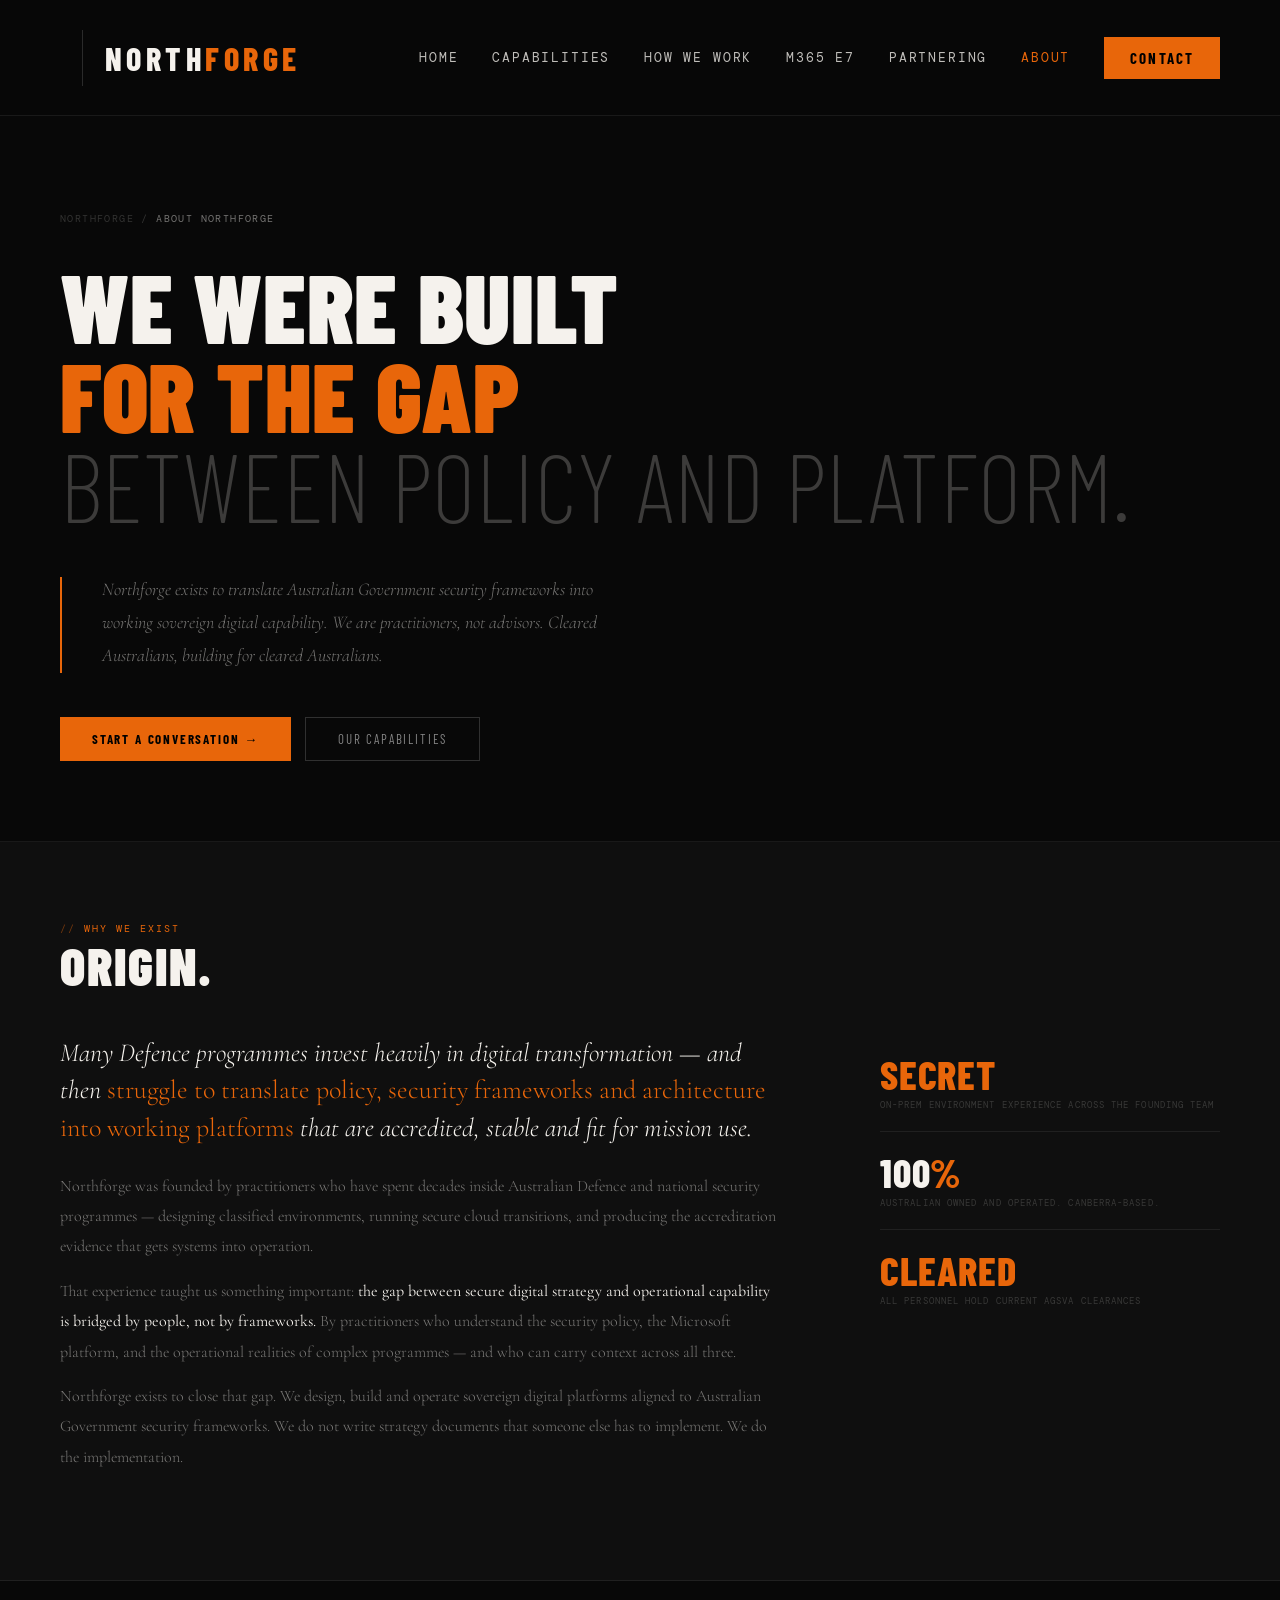
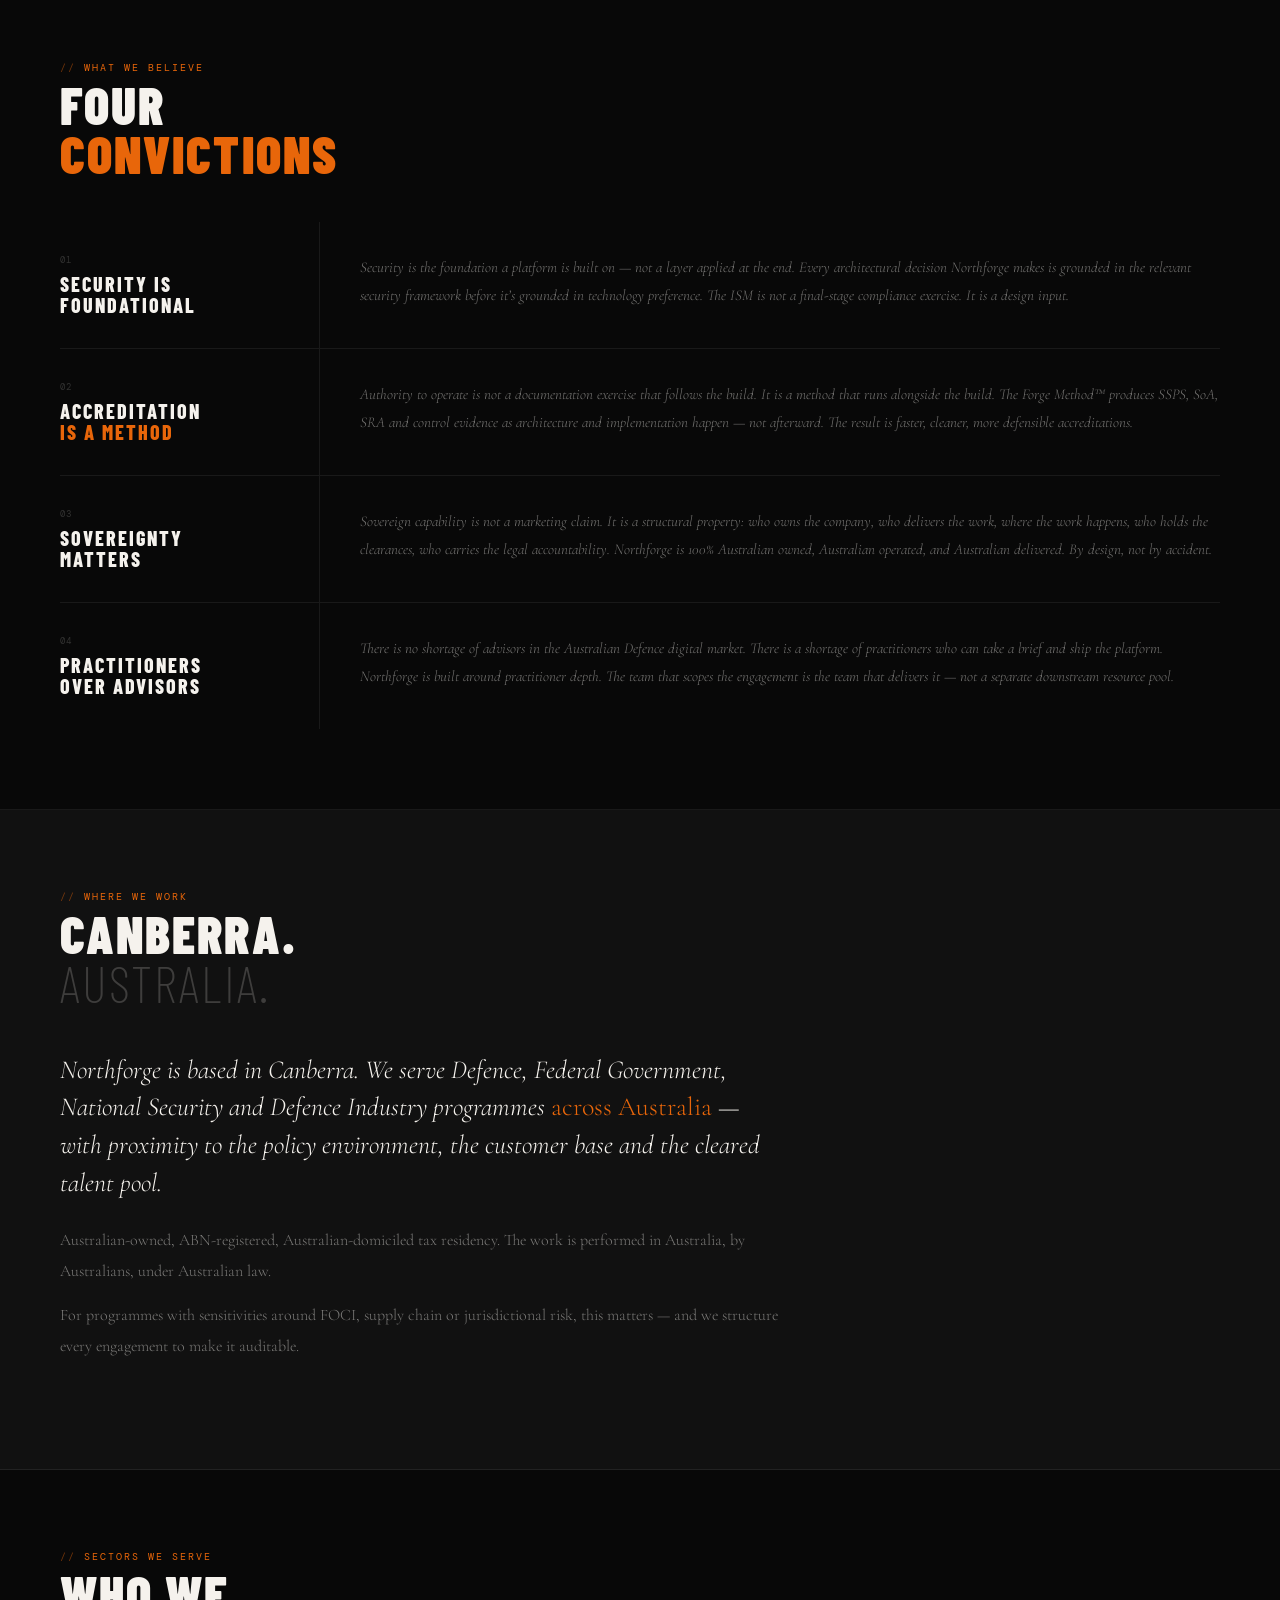
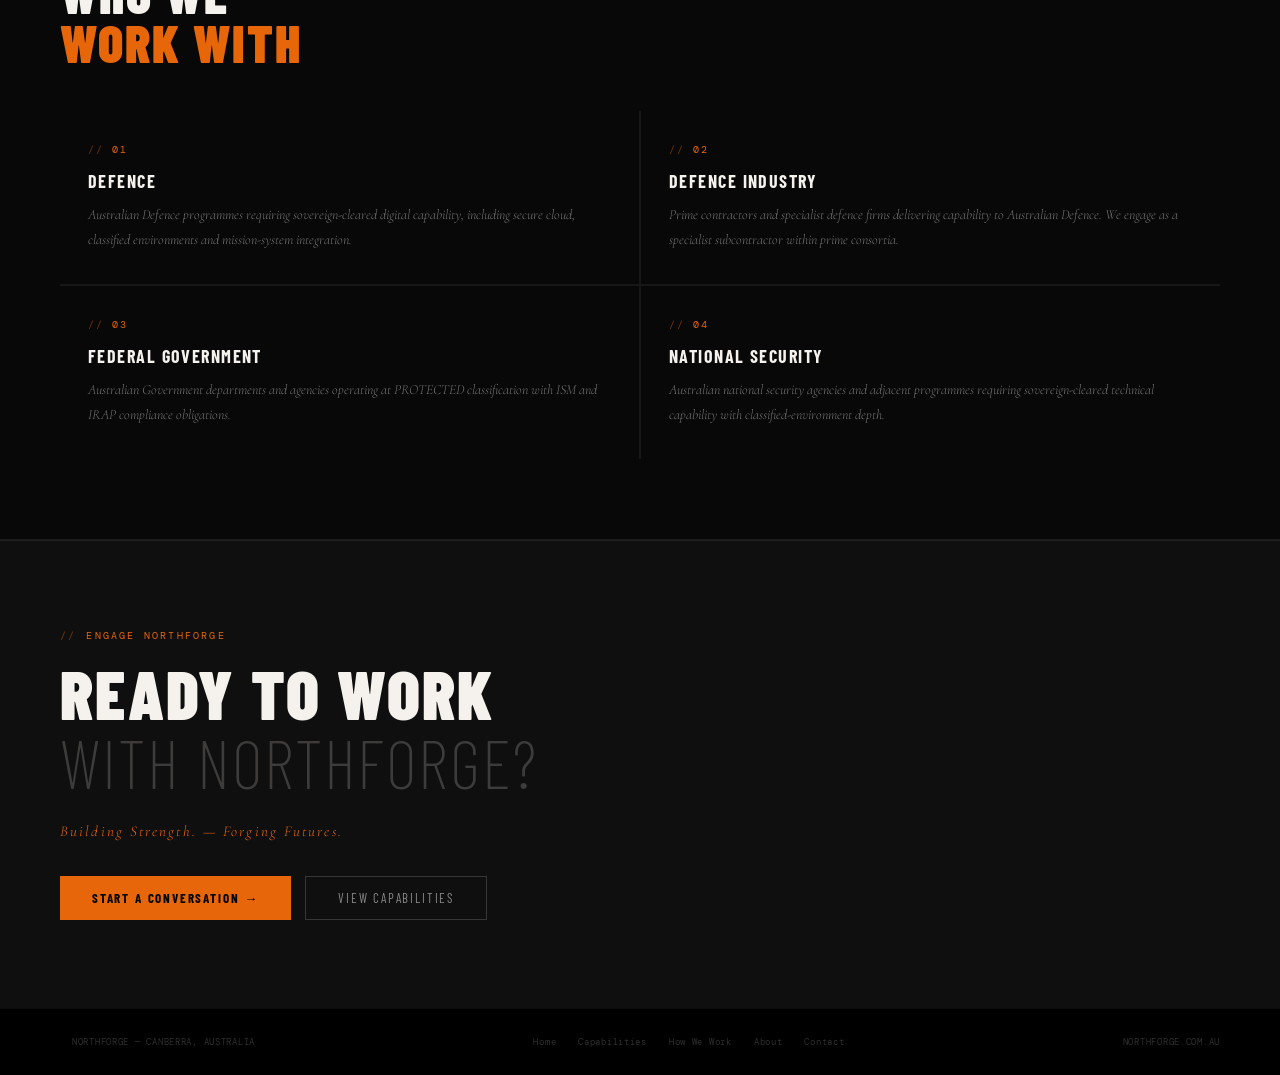
==== about.html @ 3f8b94db "Add files via upload" ====
<!DOCTYPE html>
<html lang="en">
<head>
  <meta charset="UTF-8">
  <meta name="viewport" content="width=device-width, initial-scale=1.0">
  <title>About Northforge &mdash; Northforge</title>
  <meta name="description" content="Sovereign digital capability for Australian Defence, Federal Government and National Security. SECRET-level experience applied to PROTECTED Microsoft cloud platforms.">

  <link rel="icon" type="image/x-icon" href="/assets/favicon/favicon.ico">
  <link rel="icon" type="image/png" sizes="32x32" href="/assets/favicon/favicon-32.png">
  <link rel="icon" type="image/png" sizes="192x192" href="/assets/favicon/favicon-192.png">
  <link rel="apple-touch-icon" href="/assets/favicon/apple-touch-icon.png">

  <link rel="stylesheet" href="/_shared.css">
</head>
<body>
  <nav class="nf-nav">
    <a href="/index.html" class="logo" aria-label="Northforge home">
      <img src="/assets/ng-mark.png" alt="">
      <div class="logo-sep"></div>
      <div class="logo-wm"><span class="north">NORTH</span><span class="forge">FORGE</span></div>
    </a>
    <div class="nav-links">
      <a href="/index.html">Home</a>
      <a href="/capabilities.html">Capabilities</a>
      <a href="/accreditation.html">How We Work</a>
      <a href="/m365-e7.html">M365 E7</a>
      <a href="/partnering.html">Partnering</a>
      <a href="/about.html" class="active">About</a>
      <a href="/engage.html" class="nav-contact">Contact</a>
    </div>
    <button class="hamburger" id="hamb" onclick="toggleMenu()" aria-label="Toggle menu"><span></span><span></span><span></span></button>
  </nav>
  <div class="mob-menu" id="mobmenu">
    <a href="/index.html">Home</a>
    <a href="/capabilities.html">Capabilities</a>
    <a href="/accreditation.html">How We Work</a>
    <a href="/m365-e7.html">M365 E7</a>
    <a href="/partnering.html">Partnering</a>
    <a href="/about.html" class="active">About</a>
    <a href="/engage.html" class="nav-contact">Contact</a>
  </div>
  <section class="hero">
    <img class="hero-mark-ghost" src="/assets/ng-mark-large.png" alt="">
    <div class="breadcrumb"><a href="/index.html">Northforge</a> / <span>About Northforge</span></div>
    <h1 class="hero-h1">
      <span class="heavy">WE WERE BUILT</span>
      <span class="heavy ac">FOR THE GAP</span>
      <span class="light">BETWEEN POLICY AND PLATFORM.</span>
    </h1>
    <div class="hero-meta">
      <div class="hero-meta-rule"></div>
      <p class="hero-sub">Northforge exists to translate Australian Government security frameworks into working sovereign digital capability. We are practitioners, not advisors. Cleared Australians, building for cleared Australians.</p>
    </div>
    <div class="hero-actions">
      <a href="/engage.html" class="btn-p">Start a conversation &rarr;</a>
      <a href="/capabilities.html" class="btn-g">Our capabilities</a>
    </div>
  </section>

  <section class="s off">
    <div class="ey">Why we exist</div>
    <div class="st">
      <span class="big">ORIGIN.</span>
    </div>
    <div class="split">
      <div class="prose">
        <p class="pull">Many Defence programmes invest heavily in digital transformation &mdash; and then <em>struggle to translate policy, security frameworks and architecture into working platforms</em> that are accredited, stable and fit for mission use.</p>
        <div class="body-prose">
          <p>Northforge was founded by practitioners who have spent decades inside Australian Defence and national security programmes &mdash; designing classified environments, running secure cloud transitions, and producing the accreditation evidence that gets systems into operation.</p>
          <p>That experience taught us something important: <strong>the gap between secure digital strategy and operational capability is bridged by people, not by frameworks.</strong> By practitioners who understand the security policy, the Microsoft platform, and the operational realities of complex programmes &mdash; and who can carry context across all three.</p>
          <p>Northforge exists to close that gap. We design, build and operate sovereign digital platforms aligned to Australian Government security frameworks. We do not write strategy documents that someone else has to implement. We do the implementation.</p>
        </div>
      </div>
      <div class="metrics">
        <div class="metric"><div class="metric-val"><span class="ac">SECRET</span></div><div class="metric-lbl">On-prem environment experience across the founding team</div></div>
        <div class="metric"><div class="metric-val">100<span class="ac">%</span></div><div class="metric-lbl">Australian owned and operated. Canberra-based.</div></div>
        <div class="metric"><div class="metric-val"><span class="ac">CLEARED</span></div><div class="metric-lbl">All personnel hold current AGSVA clearances</div></div>
      </div>
    </div>
  </section>

  <section class="s">
    <div class="ey">What we believe</div>
    <div class="st">
      <span class="big">FOUR</span>
      <span class="big ac">CONVICTIONS</span>
    </div>
    <div class="principles">
      <div class="principle">
        <div class="pr-left"><div class="pr-n">01</div><div class="pr-title">SECURITY IS<br>FOUNDATIONAL</div></div>
        <div class="pr-right"><p class="pr-body">Security is the foundation a platform is built on &mdash; not a layer applied at the end. Every architectural decision Northforge makes is grounded in the relevant security framework before it&rsquo;s grounded in technology preference. The ISM is not a final-stage compliance exercise. It is a design input.</p></div>
      </div>
      <div class="principle">
        <div class="pr-left"><div class="pr-n">02</div><div class="pr-title">ACCREDITATION<br><span class="ac">IS A METHOD</span></div></div>
        <div class="pr-right"><p class="pr-body">Authority to operate is not a documentation exercise that follows the build. It is a method that runs alongside the build. The Forge Method&trade; produces SSPS, SoA, SRA and control evidence as architecture and implementation happen &mdash; not afterward. The result is faster, cleaner, more defensible accreditations.</p></div>
      </div>
      <div class="principle">
        <div class="pr-left"><div class="pr-n">03</div><div class="pr-title">SOVEREIGNTY<br>MATTERS</div></div>
        <div class="pr-right"><p class="pr-body">Sovereign capability is not a marketing claim. It is a structural property: who owns the company, who delivers the work, where the work happens, who holds the clearances, who carries the legal accountability. Northforge is 100% Australian owned, Australian operated, and Australian delivered. By design, not by accident.</p></div>
      </div>
      <div class="principle">
        <div class="pr-left"><div class="pr-n">04</div><div class="pr-title">PRACTITIONERS<br>OVER ADVISORS</div></div>
        <div class="pr-right"><p class="pr-body">There is no shortage of advisors in the Australian Defence digital market. There is a shortage of practitioners who can take a brief and ship the platform. Northforge is built around practitioner depth. The team that scopes the engagement is the team that delivers it &mdash; not a separate downstream resource pool.</p></div>
      </div>
    </div>
  </section>

  <section class="s dim">
    <div class="ey">Where we work</div>
    <div class="st">
      <span class="big">CANBERRA.</span>
      <span class="thin">AUSTRALIA.</span>
    </div>
    <div class="prose">
      <p class="pull">Northforge is based in Canberra. We serve Defence, Federal Government, National Security and Defence Industry programmes <em>across Australia</em> &mdash; with proximity to the policy environment, the customer base and the cleared talent pool.</p>
      <div class="body-prose">
        <p>Australian-owned, ABN-registered, Australian-domiciled tax residency. The work is performed in Australia, by Australians, under Australian law.</p>
        <p>For programmes with sensitivities around FOCI, supply chain or jurisdictional risk, this matters &mdash; and we structure every engagement to make it auditable.</p>
      </div>
    </div>
  </section>

  <section class="s">
    <div class="ey">Sectors we serve</div>
    <div class="st">
      <span class="big">WHO WE</span>
      <span class="big ac">WORK WITH</span>
    </div>
    <div class="def-grid">
      <div class="def-card">
        <div class="ey">01</div>
        <h3>Defence</h3>
        <p>Australian Defence programmes requiring sovereign-cleared digital capability, including secure cloud, classified environments and mission-system integration.</p>
      </div>
      <div class="def-card">
        <div class="ey">02</div>
        <h3>Defence Industry</h3>
        <p>Prime contractors and specialist defence firms delivering capability to Australian Defence. We engage as a specialist subcontractor within prime consortia.</p>
      </div>
      <div class="def-card">
        <div class="ey">03</div>
        <h3>Federal Government</h3>
        <p>Australian Government departments and agencies operating at PROTECTED classification with ISM and IRAP compliance obligations.</p>
      </div>
      <div class="def-card">
        <div class="ey">04</div>
        <h3>National Security</h3>
        <p>Australian national security agencies and adjacent programmes requiring sovereign-cleared technical capability with classified-environment depth.</p>
      </div>
    </div>
  </section>

  <section class="cta">
    <img class="cta-bg-mark" src="/assets/ng-mark-large.png" alt="">
    <div class="cta-inner">
      <div class="cta-kicker">Engage Northforge</div>
      <div class="cta-h">READY TO WORK</div>
      <div class="cta-h2">WITH NORTHFORGE?</div>
      <p class="cta-tl">Building Strength. &mdash; Forging Futures.</p>
      <div class="cta-btns">
        <a href="/engage.html" class="btn-p">Start a conversation &rarr;</a>
        <a href="/capabilities.html" class="btn-g">View capabilities</a>
      </div>
    </div>
  </section>
  <footer class="footer">
    <div class="footer-left">
      <img src="/assets/ng-mark.png" alt="">
      <span class="footer-copy">NORTHFORGE &mdash; CANBERRA, AUSTRALIA</span>
    </div>
    <div class="footer-links">
      <a href="/index.html">Home</a>
      <a href="/capabilities.html">Capabilities</a>
      <a href="/accreditation.html">How We Work</a>
      <a href="/about.html">About</a>
      <a href="/engage.html">Contact</a>
    </div>
    <span class="footer-copy">NORTHFORGE.COM.AU</span>
  </footer>
  <script>
    function toggleMenu(){
      var m = document.getElementById('mobmenu');
      var h = document.getElementById('hamb');
      if (m && h) { m.classList.toggle('open'); h.classList.toggle('open'); }
    }
  </script>
</body>
</html>
---- _shared.css ----
@import url('https://fonts.googleapis.com/css2?family=Cormorant+Garamond:ital,wght@0,300;0,400;1,300;1,400&family=Barlow+Condensed:wght@200;300;400;500;600;700;800;900&family=DM+Mono:wght@400;500&display=swap');

*{box-sizing:border-box;margin:0;padding:0;}
html{scroll-behavior:smooth;}
body{font-family:'Barlow Condensed',sans-serif;background:#080808;color:#F5F2ED;-webkit-font-smoothing:antialiased;-moz-osx-font-smoothing:grayscale;}

:root{
  --ac:#E8660A;          /* Forge Orange — accent only */
  --ac2:#c5560a;         /* Forge Orange hover */
  --bg:#080808;          /* Carbon Black — primary surface */
  --off:#0F0F0F;         /* Off-Black — secondary surface */
  --dim:#111111;         /* Tertiary surface */
  --text:#F5F2ED;        /* Bone White — primary text */
  --muted:rgba(245,242,237,.46);
  --faint:rgba(245,242,237,.18);
  --rule:rgba(255,255,255,.07);
  --sans:'Barlow Condensed',sans-serif;
  --serif:'Cormorant Garamond',serif;
  --mono:'DM Mono',monospace;
  --pad:clamp(24px,5vw,60px);
  --maxw:1240px;
}

/* ── NAV ── */
.nf-nav{position:sticky;top:0;z-index:100;background:rgba(8,8,8,.96);backdrop-filter:blur(16px);-webkit-backdrop-filter:blur(16px);border-bottom:1px solid var(--rule);display:flex;align-items:center;justify-content:space-between;padding:0 var(--pad);height:116px;}
.logo{display:flex;align-items:center;gap:22px;text-decoration:none;flex-shrink:0;}
.logo img{height:80px;width:auto;display:block;}
.logo-sep{width:1px;height:56px;background:rgba(255,255,255,.14);flex-shrink:0;}
.logo-wm{font-family:var(--sans);font-size:32px;font-weight:800;letter-spacing:.14em;text-transform:uppercase;line-height:1;white-space:nowrap;}
.logo-wm .north{color:var(--text);}
.logo-wm .forge{color:var(--ac);}
.nav-links{display:flex;align-items:center;gap:34px;}
.nav-links a{font-family:var(--mono);font-size:13px;color:rgba(245,242,237,.78);text-decoration:none;letter-spacing:.14em;text-transform:uppercase;transition:color .15s;}
.nav-links a:hover{color:var(--text);}
.nav-links a.active{color:var(--ac);}
.nav-contact{font-family:var(--sans)!important;font-size:15px!important;font-weight:700!important;letter-spacing:.14em!important;text-transform:uppercase!important;color:#000!important;background:var(--ac)!important;padding:12px 26px;transition:background .15s!important;}
.nav-contact:hover{background:var(--ac2)!important;color:#fff!important;}
.hamburger{display:none;flex-direction:column;gap:5px;background:none;border:none;cursor:pointer;padding:4px;}
.hamburger span{display:block;width:22px;height:1px;background:rgba(255,255,255,.45);transition:all .25s;}
.hamburger.open span:nth-child(1){transform:translateY(6px) rotate(45deg);}
.hamburger.open span:nth-child(2){opacity:0;}
.hamburger.open span:nth-child(3){transform:translateY(-6px) rotate(-45deg);}
.mob-menu{display:none;flex-direction:column;background:var(--dim);border-bottom:1px solid var(--rule);max-height:0;overflow:hidden;transition:max-height .3s ease;}
.mob-menu.open{max-height:600px;}
.mob-menu a{font-family:var(--mono);font-size:14px;color:rgba(245,242,237,.78);text-decoration:none;letter-spacing:.14em;text-transform:uppercase;padding:20px var(--pad);border-bottom:1px solid var(--rule);display:block;transition:color .15s;}
.mob-menu a:hover,.mob-menu a.active{color:var(--text);}
.mob-menu .nav-contact{color:var(--ac)!important;background:none!important;}

/* ── HERO ── */
.hero{padding:96px var(--pad) 80px;border-bottom:1px solid var(--rule);background:var(--bg);position:relative;overflow:hidden;}
.hero-mark-ghost{position:absolute;right:-40px;top:50%;transform:translateY(-50%);height:clamp(180px,28vw,340px);width:auto;opacity:.05;pointer-events:none;user-select:none;}
.hero-label{font-family:var(--mono);font-size:10px;color:var(--ac);letter-spacing:.24em;text-transform:uppercase;margin-bottom:28px;display:flex;align-items:center;gap:14px;}
.hero-label::before{content:'//';color:rgba(232,102,10,.5);font-size:11px;letter-spacing:.04em;}
.breadcrumb{font-family:var(--mono);font-size:10px;color:var(--faint);letter-spacing:.14em;text-transform:uppercase;margin-bottom:36px;}
.breadcrumb span{color:var(--muted);}
.breadcrumb a{color:var(--faint);text-decoration:none;}
.breadcrumb a:hover{color:var(--text);}
.hero-h1{font-family:var(--sans);line-height:.93;letter-spacing:.03em;text-transform:uppercase;margin-bottom:44px;position:relative;}
.hero-h1 .heavy{font-size:clamp(48px,8.5vw,96px);font-weight:900;color:var(--text);display:block;}
.hero-h1 .light{font-size:clamp(48px,8.5vw,96px);font-weight:200;color:rgba(245,242,237,.22);display:block;}
.hero-h1 .ac{color:var(--ac);}
.hero-meta{display:flex;align-items:flex-start;gap:40px;margin-bottom:44px;}
.hero-meta-rule{width:2px;background:var(--ac);flex-shrink:0;margin-top:4px;align-self:stretch;min-height:60px;}
.hero-sub{font-family:var(--serif);font-size:clamp(16px,1.6vw,18px);font-weight:300;color:var(--muted);line-height:1.85;font-style:italic;max-width:540px;}
.hero-actions{display:flex;gap:14px;flex-wrap:wrap;}

/* ── BUTTONS ── */
.btn-p{display:inline-flex;align-items:center;gap:10px;background:var(--ac);color:#000;font-family:var(--sans);font-size:13px;font-weight:700;letter-spacing:.14em;text-transform:uppercase;padding:14px 32px;cursor:pointer;text-decoration:none;transition:background .15s;border:none;}
.btn-p:hover{background:var(--ac2);color:#fff;}
.btn-g{display:inline-flex;align-items:center;gap:10px;border:1px solid rgba(255,255,255,.16);color:rgba(255,255,255,.5);font-family:var(--sans);font-size:13px;font-weight:400;letter-spacing:.14em;text-transform:uppercase;padding:13px 32px;cursor:pointer;text-decoration:none;transition:border-color .15s,color .15s;background:none;}
.btn-g:hover{border-color:rgba(255,255,255,.35);color:var(--text);}

/* ── MARQUEE ── */
.marquee-wrap{overflow:hidden;border-bottom:1px solid var(--rule);border-top:1px solid var(--rule);background:var(--dim);padding:10px 0;}
.marquee-track{display:flex;white-space:nowrap;animation:marquee 28s linear infinite;}
.marquee-track:hover{animation-play-state:paused;}
.marquee-item{font-family:var(--mono);font-size:10px;color:var(--ac);letter-spacing:.2em;text-transform:uppercase;padding:4px 40px;}
.marquee-dot{color:rgba(232,102,10,.3);}
@keyframes marquee{from{transform:translateX(0)}to{transform:translateX(-50%)}}

/* ── DATA READOUT ── */
.data-readout{border-bottom:1px solid var(--rule);background:var(--off);}
.dr-row{display:flex;align-items:center;padding:0 var(--pad);border-bottom:1px solid var(--rule);height:72px;gap:24px;}
.dr-row:last-child{border-bottom:none;}
.dr-val{font-family:var(--sans);font-size:clamp(26px,3.5vw,42px);font-weight:800;color:var(--text);letter-spacing:.02em;line-height:1;flex-shrink:0;min-width:clamp(100px,14vw,180px);}
.dr-val .ac{color:var(--ac);}
.dr-rule{flex:1;height:1px;background:rgba(255,255,255,.06);}
.dr-label{font-family:var(--mono);font-size:10px;color:var(--faint);letter-spacing:.16em;text-transform:uppercase;text-align:right;white-space:nowrap;}

/* ── SECTIONS ── */
.s{padding:80px var(--pad);border-bottom:1px solid var(--rule);}
.s.off{background:var(--off);}
.s.dim{background:var(--dim);}
.ey{font-family:var(--mono);font-size:10px;color:var(--ac);letter-spacing:.2em;text-transform:uppercase;margin-bottom:6px;display:flex;align-items:center;gap:8px;}
.ey::before{content:'//';color:rgba(232,102,10,.45);font-size:10px;}
.st{margin-bottom:44px;}
.st .big{font-family:var(--sans);font-size:clamp(30px,5vw,52px);font-weight:900;color:var(--text);letter-spacing:.04em;text-transform:uppercase;line-height:.94;display:block;}
.st .thin{font-family:var(--sans);font-size:clamp(30px,5vw,52px);font-weight:200;color:rgba(245,242,237,.2);letter-spacing:.04em;text-transform:uppercase;line-height:.94;display:block;}
.st .ac{color:var(--ac);}
.st-sub{font-family:var(--serif);font-size:clamp(16px,1.5vw,18px);font-weight:300;color:var(--muted);line-height:1.7;font-style:italic;max-width:620px;margin-top:16px;}

/* ── CAP LIST (arrow rows) ── */
.cap-list{border-top:1px solid var(--rule);}
.cap-row{display:grid;grid-template-columns:52px 1fr auto;align-items:center;padding:20px 0;border-bottom:1px solid var(--rule);gap:20px;text-decoration:none;color:inherit;transition:background .1s;}
.cap-row:hover .cr-arr{transform:translateX(5px);color:var(--text);}
.cap-row:hover .cr-title{color:var(--ac);}
.cr-n{font-family:var(--mono);font-size:10px;color:var(--ac);letter-spacing:.12em;}
.cr-title{font-family:var(--sans);font-size:17px;font-weight:600;letter-spacing:.1em;text-transform:uppercase;color:var(--text);margin-bottom:3px;transition:color .15s;}
.cr-sub{font-family:var(--mono);font-size:9px;color:var(--faint);letter-spacing:.06em;}
.cr-arr{color:var(--ac);font-size:15px;transition:transform .2s,color .15s;}

/* ── VERTICAL TIMELINE (Forge Method) ── */
.timeline{}
.tl-item{display:grid;grid-template-columns:clamp(80px,10vw,120px) 1fr;border-bottom:1px solid var(--rule);transition:background .15s;}
.tl-item:last-child{border-bottom:none;}
.tl-item:hover{background:rgba(255,255,255,.015);}
.tl-left{padding:32px 0 32px var(--pad);display:flex;flex-direction:column;gap:4px;border-right:1px solid var(--rule);}
.tl-num{font-family:var(--mono);font-size:10px;color:var(--ac);letter-spacing:.16em;}
.tl-phase{font-family:var(--sans);font-size:11px;font-weight:600;letter-spacing:.14em;text-transform:uppercase;color:rgba(232,102,10,.6);}
.tl-right{padding:32px var(--pad) 32px 40px;}
.tl-title{font-family:var(--sans);font-size:clamp(18px,2.2vw,24px);font-weight:700;letter-spacing:.08em;text-transform:uppercase;color:var(--text);margin-bottom:10px;}
.tl-desc{font-family:var(--serif);font-size:15px;font-weight:300;color:var(--muted);line-height:1.8;font-style:italic;max-width:620px;}
.tl-tags{display:flex;gap:6px;flex-wrap:wrap;margin-top:14px;}
.tag{font-family:var(--mono);font-size:9px;color:var(--faint);letter-spacing:.1em;text-transform:uppercase;border:1px solid rgba(255,255,255,.07);padding:3px 10px;}
.tag.ac{color:var(--ac);border-color:rgba(232,102,10,.25);background:rgba(232,102,10,.05);}

/* ── PRINCIPLES (horizontal rows) ── */
.principles{}
.principle{display:grid;grid-template-columns:clamp(180px,22vw,260px) 1fr;border-bottom:1px solid var(--rule);align-items:start;transition:background .15s;}
.principle:last-child{border-bottom:none;}
.principle:hover{background:rgba(255,255,255,.012);}
.pr-left{padding:32px var(--pad) 32px 0;border-right:1px solid var(--rule);}
.pr-n{font-family:var(--mono);font-size:9px;color:var(--faint);letter-spacing:.12em;margin-bottom:8px;}
.pr-title{font-family:var(--sans);font-size:clamp(16px,2vw,20px);font-weight:800;letter-spacing:.1em;text-transform:uppercase;color:var(--text);line-height:1.05;}
.pr-title .ac{color:var(--ac);}
.pr-right{padding:32px 0 32px 40px;}
.pr-body{font-family:var(--serif);font-size:15px;font-weight:300;color:var(--muted);line-height:1.85;font-style:italic;}

/* ── ORIGIN/SPLIT ── */
.split{display:grid;grid-template-columns:1fr 340px;gap:72px;align-items:start;}
.pull{font-family:var(--serif);font-size:clamp(20px,2.4vw,26px);font-weight:300;font-style:italic;color:var(--text);line-height:1.45;margin-bottom:24px;}
.pull em{color:var(--ac);font-style:normal;}
.body-prose{font-family:var(--serif);font-size:16px;font-weight:300;color:var(--muted);line-height:1.9;margin-bottom:28px;}
.body-prose p{margin-bottom:14px;}
.body-prose p:last-child{margin-bottom:0;}
.body-prose strong{color:var(--text);font-weight:400;font-style:normal;}
.link-ac{font-family:var(--mono);font-size:10px;color:var(--ac);letter-spacing:.14em;text-transform:uppercase;text-decoration:none;display:inline-flex;align-items:center;gap:8px;}
.link-ac::after{content:'→';font-size:13px;}
.link-ac:hover{text-decoration:underline;}
.metrics{display:flex;flex-direction:column;gap:0;}
.metric{padding:20px 0;border-bottom:1px solid var(--rule);}
.metric:last-child{border-bottom:none;}
.metric-val{font-family:var(--sans);font-size:clamp(28px,4vw,40px);font-weight:800;color:var(--text);letter-spacing:.02em;line-height:1;margin-bottom:5px;}
.metric-val .ac{color:var(--ac);}
.metric-lbl{font-family:var(--mono);font-size:9px;color:var(--faint);letter-spacing:.12em;text-transform:uppercase;}

/* ── FRAMEWORKS LIST ── */
.fw-list{display:flex;align-items:center;gap:0;flex-wrap:wrap;border-top:1px solid var(--rule);}
.fw-item{font-family:var(--mono);font-size:10px;letter-spacing:.12em;text-transform:uppercase;padding:16px 24px;border-right:1px solid var(--rule);}
.fw-item.on{color:var(--ac);}
.fw-item.off{color:var(--faint);}

/* ── DEFINITION GRID (for content blocks with terms+definitions) ── */
.def-grid{display:grid;grid-template-columns:1fr 1fr;gap:2px;background:rgba(255,255,255,.06);}
.def-card{background:var(--bg);padding:32px 28px;}
.def-card .ey{margin-bottom:14px;}
.def-card h3{font-family:var(--sans);font-size:18px;font-weight:700;letter-spacing:.08em;text-transform:uppercase;color:var(--text);margin-bottom:10px;}
.def-card p{font-family:var(--serif);font-size:14px;font-weight:300;color:var(--muted);line-height:1.8;font-style:italic;}

/* ── BULLET ROWS (for content lists) ── */
.bul{list-style:none;}
.bul li{padding:14px 0;border-bottom:1px solid var(--rule);display:flex;gap:18px;align-items:flex-start;}
.bul li:last-child{border-bottom:none;}
.bul li::before{content:'';display:block;width:8px;height:8px;background:var(--ac);transform:rotate(45deg);flex-shrink:0;margin-top:6px;}
.bul li > div{flex:1;}
.bul li strong{font-family:var(--sans);font-size:14px;font-weight:600;letter-spacing:.06em;text-transform:uppercase;color:var(--text);display:block;margin-bottom:4px;}
.bul li span{font-family:var(--serif);font-size:14px;font-weight:300;color:var(--muted);line-height:1.7;font-style:italic;}

/* ── PROSE WIDTH CONSTRAINT ── */
.prose{max-width:720px;}

/* ── CTA ── */
.cta{padding:88px var(--pad);background:var(--off);position:relative;overflow:hidden;border-top:1px solid var(--rule);}
.cta-bg-mark{position:absolute;right:-40px;bottom:-60px;height:clamp(160px,30vw,360px);width:auto;opacity:.05;pointer-events:none;}
.cta-inner{position:relative;z-index:1;}
.cta-kicker{font-family:var(--mono);font-size:10px;color:var(--ac);letter-spacing:.22em;text-transform:uppercase;margin-bottom:20px;display:flex;align-items:center;gap:10px;}
.cta-kicker::before{content:'//';color:rgba(232,102,10,.45);}
.cta-h{font-family:var(--sans);font-size:clamp(32px,5.5vw,68px);font-weight:900;color:var(--text);letter-spacing:.03em;text-transform:uppercase;line-height:.92;margin-bottom:6px;}
.cta-h2{font-family:var(--sans);font-size:clamp(32px,5.5vw,68px);font-weight:200;color:rgba(245,242,237,.2);letter-spacing:.03em;text-transform:uppercase;line-height:.92;margin-bottom:28px;}
.cta-tl{font-family:var(--serif);font-size:15px;font-weight:300;color:var(--ac);letter-spacing:.14em;font-style:italic;margin-bottom:36px;}
.cta-btns{display:flex;gap:14px;flex-wrap:wrap;}

/* ── FOOTER ── */
.footer{background:#000;padding:24px var(--pad);display:flex;align-items:center;justify-content:space-between;border-top:1px solid rgba(255,255,255,.05);flex-wrap:wrap;gap:14px;}
.footer-left{display:flex;align-items:center;gap:12px;}
.footer-left img{height:18px;width:auto;opacity:.3;}
.footer-copy{font-family:var(--mono);font-size:9px;color:rgba(255,255,255,.18);letter-spacing:.08em;}
.footer-links{display:flex;gap:22px;}
.footer-links a{font-family:var(--mono);font-size:9px;color:rgba(255,255,255,.18);text-decoration:none;letter-spacing:.08em;transition:color .15s;}
.footer-links a:hover{color:rgba(255,255,255,.45);}

/* ── FORM (Engage page) ── */
.eng-form input,.eng-form select,.eng-form textarea{width:100%;font-family:var(--sans);font-size:15px;font-weight:400;color:var(--text);background:var(--dim);border:1px solid rgba(255,255,255,.1);padding:12px 16px;outline:none;transition:border-color .15s;-webkit-appearance:none;letter-spacing:.04em;margin-bottom:16px;}
.eng-form input:focus,.eng-form select:focus,.eng-form textarea:focus{border-color:rgba(232,102,10,.5);}
.eng-form input::placeholder,.eng-form textarea::placeholder{color:var(--faint);}
.eng-form select{cursor:pointer;color:var(--muted);}
.eng-form select option{background:var(--dim);}
.eng-form textarea{resize:vertical;min-height:100px;line-height:1.6;}
.eng-form-label{font-family:var(--mono);font-size:10px;color:var(--faint);letter-spacing:.14em;text-transform:uppercase;display:block;margin-bottom:6px;}
.eng-form-row{display:grid;grid-template-columns:1fr 1fr;gap:14px;}
.eng-cb-group{display:flex;flex-direction:column;gap:10px;margin-bottom:16px;}
.eng-cb{display:flex;align-items:center;gap:10px;cursor:pointer;}
.eng-cb input{width:14px;height:14px;accent-color:var(--ac);cursor:pointer;flex-shrink:0;}
.eng-cb-lbl{font-family:var(--sans);font-size:14px;font-weight:300;color:var(--muted);}
.eng-submit{width:100%;background:var(--ac);color:#000;font-family:var(--sans);font-size:14px;font-weight:700;letter-spacing:.14em;text-transform:uppercase;padding:15px;border:none;cursor:pointer;transition:background .15s;display:flex;align-items:center;justify-content:center;gap:8px;margin-top:4px;}
.eng-submit:hover{background:var(--ac2);color:#fff;}

/* ── RESPONSIVE ── */
/* Tablet — scale nav down so menu fits without crowding */
@media(max-width:1200px){
  .nf-nav{height:96px;}
  .logo img{height:64px;}
  .logo-wm{font-size:26px;}
  .logo-sep{height:46px;}
  .nav-links{gap:24px;}
  .nav-links a{font-size:12px;letter-spacing:.12em;}
}

@media(max-width:900px){
  .nav-links{display:none;}
  .hamburger{display:flex;}
  .mob-menu{display:flex;}
  .nf-nav{height:84px;}
  .logo img{height:56px;}
  .logo-wm{font-size:22px;}
  .logo-sep{height:38px;}
  .hero{padding:60px var(--pad) 52px;}
  .hero-mark-ghost{display:none;}
  .hero-h1 .heavy,.hero-h1 .light{font-size:clamp(38px,11vw,52px);}
  .split{grid-template-columns:1fr;gap:40px;}
  .principle{grid-template-columns:1fr;}
  .pr-left{border-right:none;border-bottom:1px solid var(--rule);padding:24px 0 16px;}
  .pr-right{padding:16px 0 24px;}
  .tl-item{grid-template-columns:1fr;}
  .tl-left{border-right:none;border-bottom:1px solid var(--rule);padding:20px var(--pad) 12px;}
  .tl-right{padding:16px var(--pad) 28px;}
  .dr-row{height:auto;padding:18px var(--pad);}
  .def-grid{grid-template-columns:1fr;}
  .footer{flex-direction:column;align-items:flex-start;}
  .cta-btns{flex-direction:column;}
  .cta-btns .btn-p,.cta-btns .btn-g{width:100%;justify-content:center;}
}
@media(min-width:1400px){
  .nf-nav,.hero,.s,.cta,.footer,.data-readout .dr-row,.marquee-wrap,.tl-left{
    padding-left:max(var(--pad),calc((100vw - 1240px)/2));
  }
  .hero,.s,.cta,.footer{
    padding-right:max(var(--pad),calc((100vw - 1240px)/2));
  }
  .tl-right{padding-left:max(40px,calc((100vw - 1240px)/2 + 40px));}
  .pr-left{padding-left:max(0px,calc((100vw - 1240px)/2));}
  .pr-right{padding-left:max(40px,calc((100vw - 1240px)/2 + 40px));}
}
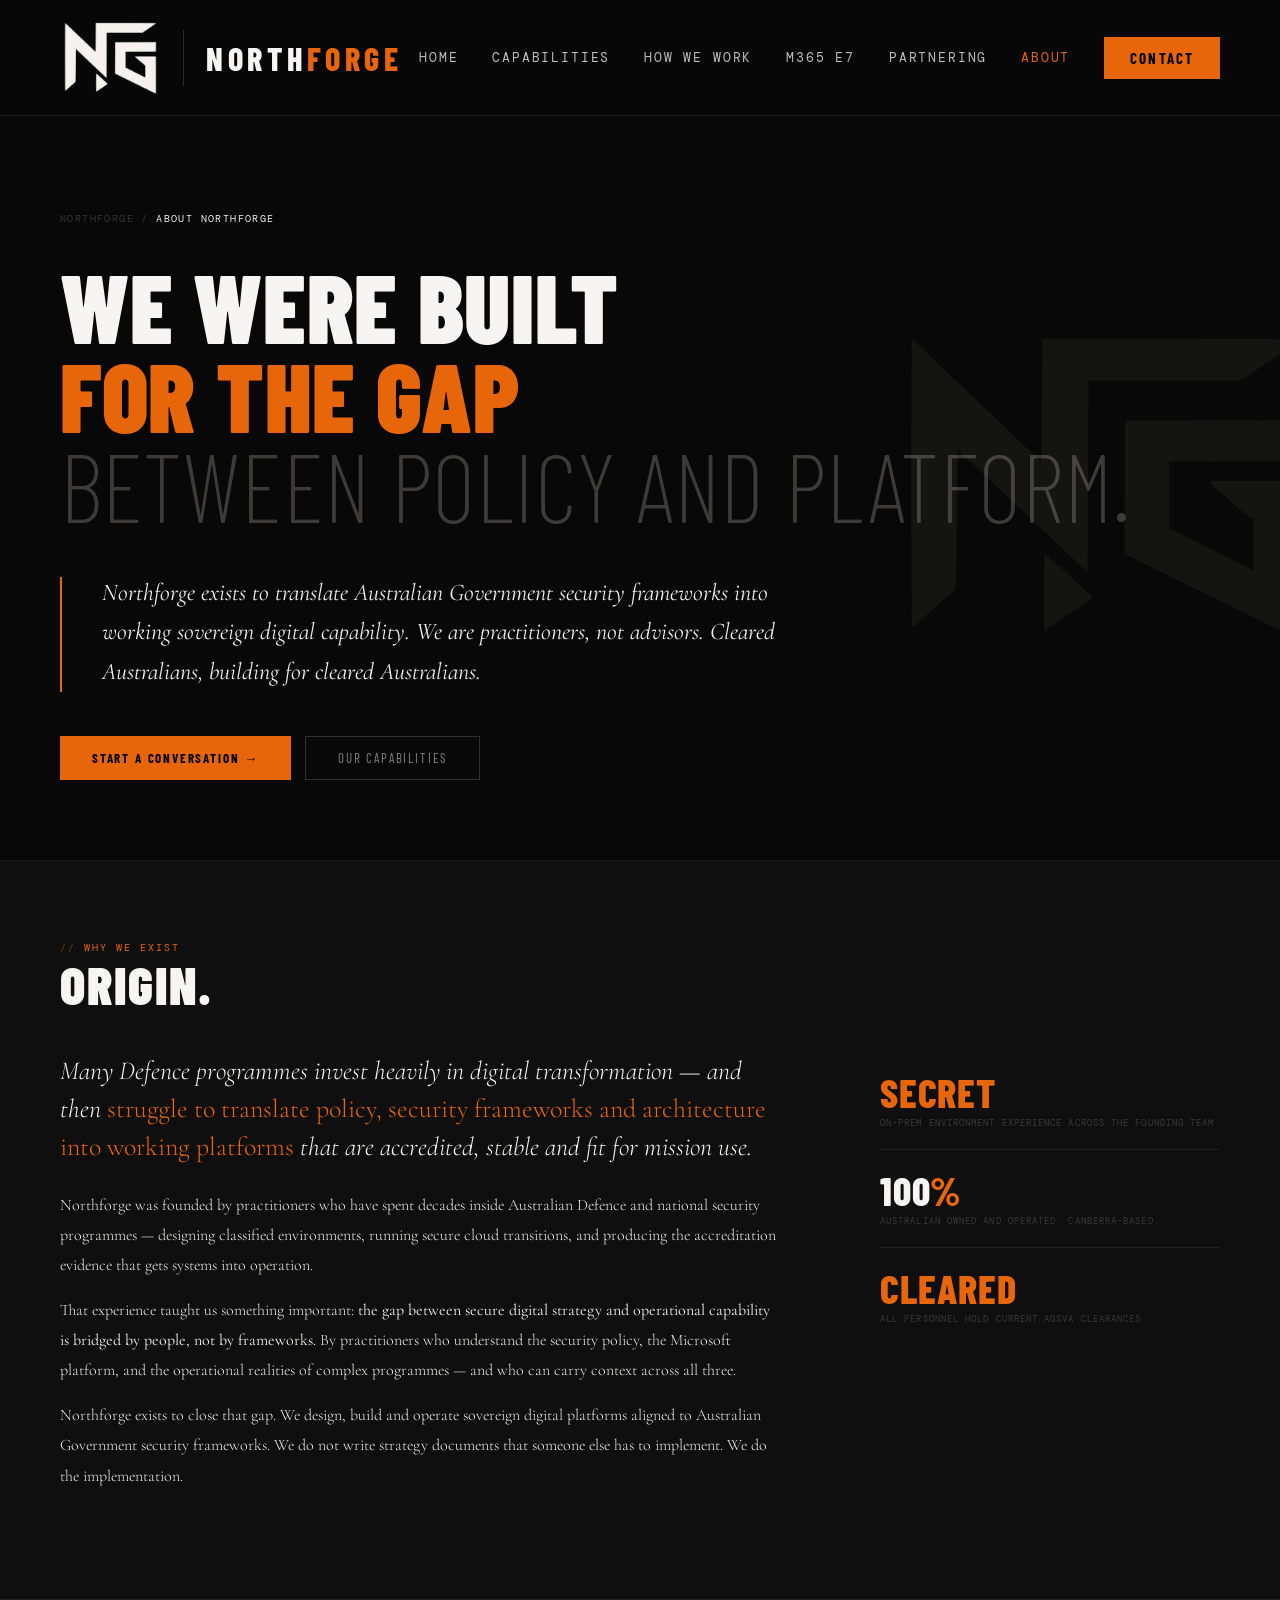
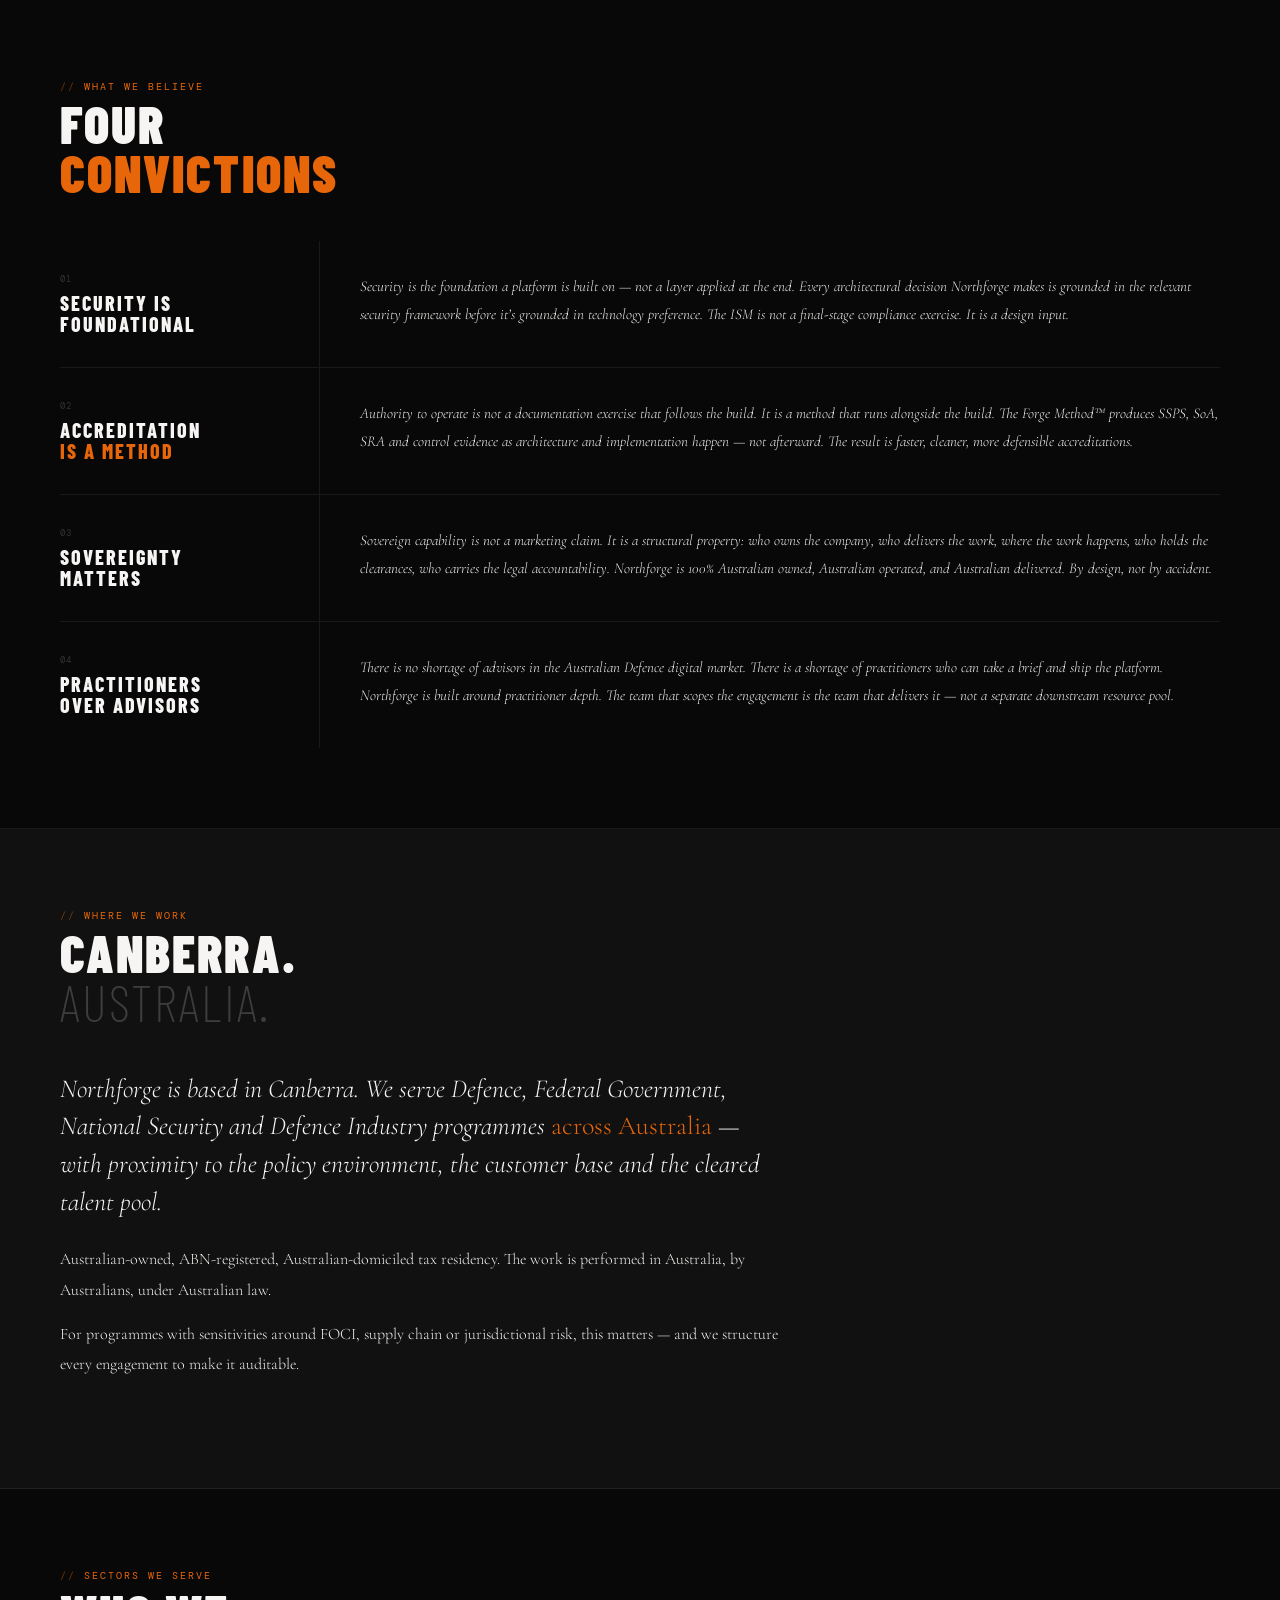
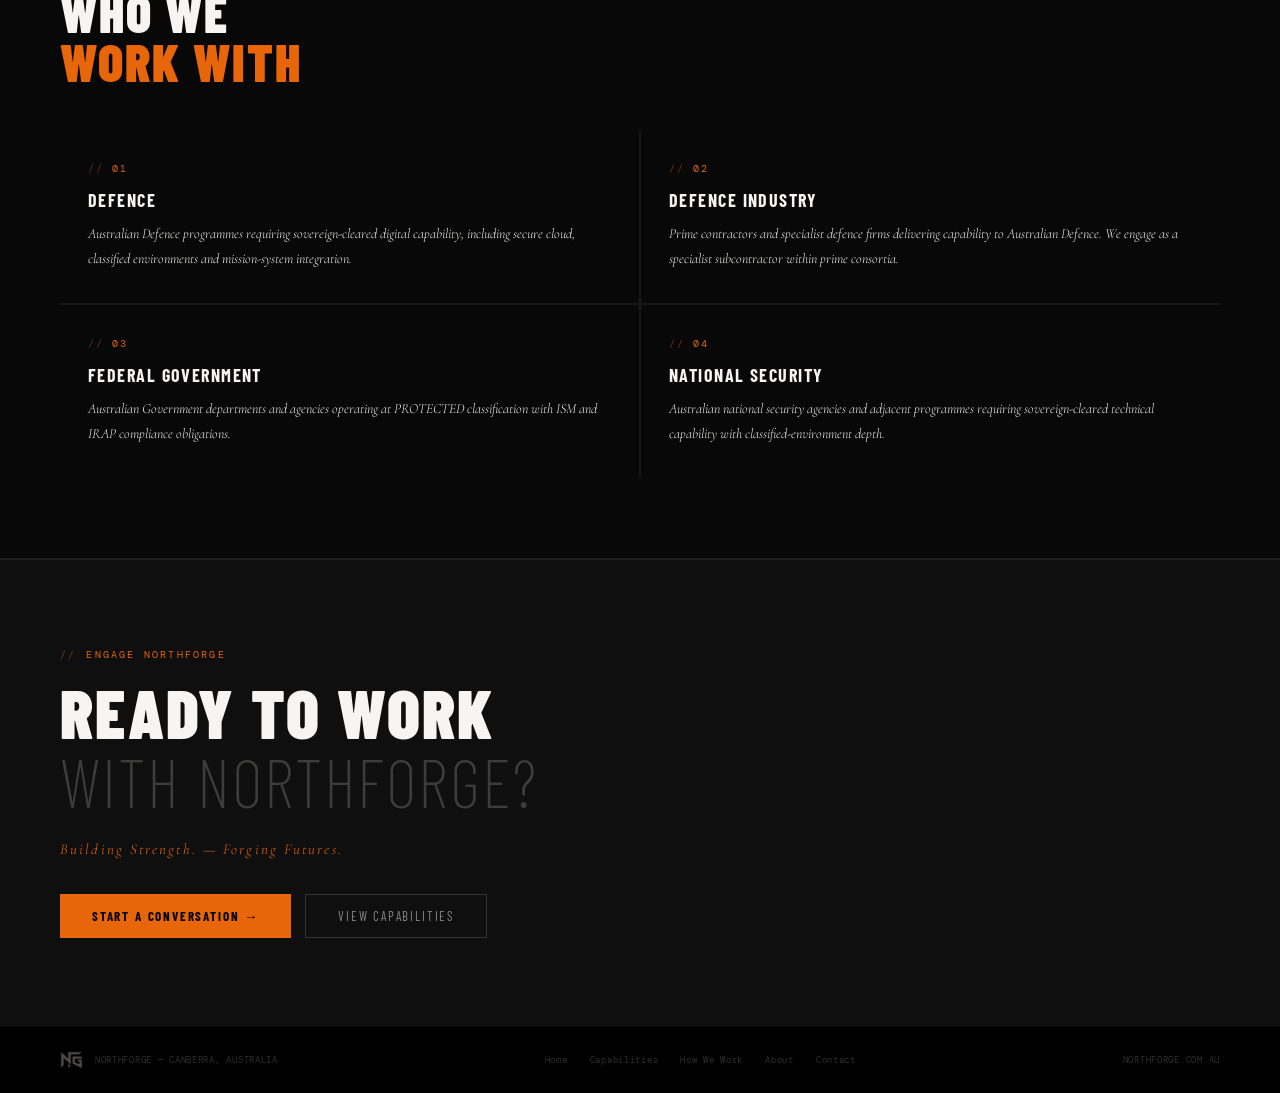
==== commit 87f8c53d: "Fix logo image paths" ====
--- a/about.html
+++ b/about.html
@@ -16,7 +16,7 @@
 <body>
   <nav class="nf-nav">
     <a href="/index.html" class="logo" aria-label="Northforge home">
-      <img src="/assets/ng-mark.png" alt="">
+      <img src="/ng-mark.png" alt="">
       <div class="logo-sep"></div>
       <div class="logo-wm"><span class="north">NORTH</span><span class="forge">FORGE</span></div>
     </a>
@@ -41,7 +41,7 @@
     <a href="/engage.html" class="nav-contact">Contact</a>
   </div>
   <section class="hero">
-    <img class="hero-mark-ghost" src="/assets/ng-mark-large.png" alt="">
+    <img class="hero-mark-ghost" src="/ng-mark-large.png" alt="">
     <div class="breadcrumb"><a href="/index.html">Northforge</a> / <span>About Northforge</span></div>
     <h1 class="hero-h1">
       <span class="heavy">WE WERE BUILT</span>
@@ -166,7 +166,7 @@
   </section>
   <footer class="footer">
     <div class="footer-left">
-      <img src="/assets/ng-mark.png" alt="">
+      <img src="/ng-mark.png" alt="">
       <span class="footer-copy">NORTHFORGE &mdash; CANBERRA, AUSTRALIA</span>
     </div>
     <div class="footer-links">
--- a/_shared.css
+++ b/_shared.css
@@ -5,13 +5,13 @@
 body{font-family:'Barlow Condensed',sans-serif;background:#080808;color:#F5F2ED;-webkit-font-smoothing:antialiased;-moz-osx-font-smoothing:grayscale;}
 
 :root{
-  --ac:#E8660A;          /* Forge Orange — accent only */
+  --ac:#e8660a;          /* Forge Orange — accent only */
   --ac2:#c5560a;         /* Forge Orange hover */
   --bg:#080808;          /* Carbon Black — primary surface */
   --off:#0F0F0F;         /* Off-Black — secondary surface */
   --dim:#111111;         /* Tertiary surface */
-  --text:#F5F2ED;        /* Bone White — primary text */
-  --muted:rgba(245,242,237,.46);
+  --text:hsl(30, 20%, 96%);        /* Bone White — primary text */
+  --muted:rgba(247, 246, 244, 0.972);
   --faint:rgba(245,242,237,.18);
   --rule:rgba(255,255,255,.07);
   --sans:'Barlow Condensed',sans-serif;
@@ -61,7 +61,7 @@
 .hero-h1 .ac{color:var(--ac);}
 .hero-meta{display:flex;align-items:flex-start;gap:40px;margin-bottom:44px;}
 .hero-meta-rule{width:2px;background:var(--ac);flex-shrink:0;margin-top:4px;align-self:stretch;min-height:60px;}
-.hero-sub{font-family:var(--serif);font-size:clamp(16px,1.6vw,18px);font-weight:300;color:var(--muted);line-height:1.85;font-style:italic;max-width:540px;}
+.hero-sub{font-family:var(--serif);font-size:clamp(20px,2vw,24px);font-weight:400;color:var(--muted);line-height:1.65;font-style:italic;max-width:680px;}
 .hero-actions{display:flex;gap:14px;flex-wrap:wrap;}
 
 /* ── BUTTONS ── */
